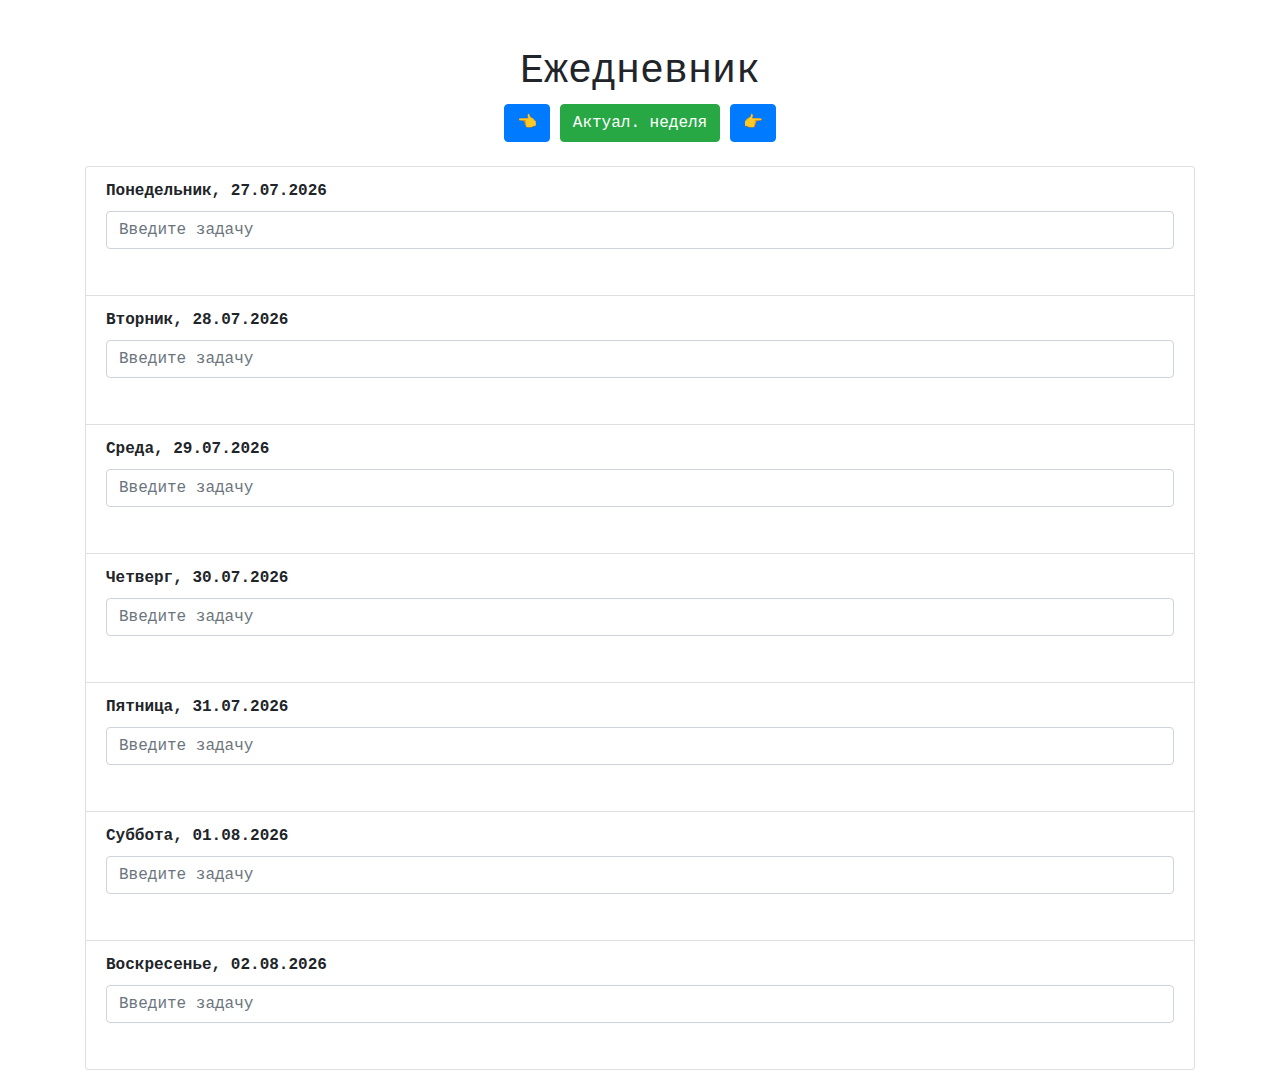
==== index.html @ 32072402 "Add files via upload" ====
<!DOCTYPE html>
<html lang="ru">
<head>
    <meta charset="UTF-8">
    <meta name="viewport" content="width=device-width, initial-scale=1.0">
    <title>Ежедневник</title>
    <link rel="stylesheet" href="https://stackpath.bootstrapcdn.com/bootstrap/4.5.2/css/bootstrap.min.css">
    <link rel="stylesheet" href="styles.css">
    <link rel="apple-touch-icon" sizes="180x180" href="/apple-touch-icon.png">
    <link rel="icon" type="image/png" sizes="32x32" href="/favicon-32x32.png">
    <link rel="icon" type="image/png" sizes="16x16" href="/favicon-16x16.png">
    <link rel="manifest" href="/site.webmanifest">
    <link rel="mask-icon" href="/safari-pinned-tab.svg" color="#5bbad5">
    <meta name="apple-mobile-web-app-title" content="MiniDay">
    <meta name="application-name" content="MiniDay">
    <meta name="msapplication-TileColor" content="#603cba">
    <meta name="theme-color" content="#ffffff">
</head>
<body>
    <div class="container mt-5">
        <h1 class="text-center">Ежедневник</h1>
        <div class="text-center mb-4">
            <button id="prev-week" class="btn btn-primary">👈</button>
            <button id="current-week" class="btn btn-success">Актуал. неделя</button>
            <button id="next-week" class="btn btn-primary">👉</button>
        </div>
        <div id="weekly-tasks" class="list-group">
            <!-- Блоки для дней недели будут добавлены здесь -->
        </div>
    </div>

    <!-- Всплывающее окно для редактирования задачи -->
    <div class="modal fade" id="taskModal" tabindex="-1" role="dialog" aria-labelledby="taskModalLabel" aria-hidden="true">
        <div class="modal-dialog" role="document">
            <div class="modal-content">
                <div class="modal-header">
                    <h5 class="modal-title" id="taskModalLabel">Редактировать задачу</h5>
                    <button type="button" class="close" data-dismiss="modal" aria-label="Close">
                        <span aria-hidden="true">&times;</span>
                    </button>
                </div>
                <div class="modal-body">
                    <input type="hidden" id="task-date">
                    <input type="hidden" id="task-old-text">
                    <div class="form-group">
                        <label for="task-input">Задача</label>
                        <input type="text" class="form-control" id="task-input" placeholder="Введите задачу">
                    </div>
                    <div class="form-group">
                        <label for="task-description">Описание</label>
                        <textarea class="form-control" id="task-description" rows="3" placeholder="Введите описание задачи"></textarea>
                    </div>
                    <div class="form-check">
                        <input type="checkbox" class="form-check-input" id="task-important">
                        <label class="form-check-label" for="task-important">Сделать важной</label>
                    </div>
                </div>
                <div class="modal-footer">
                    <button type="button" class="btn btn-secondary" data-dismiss="modal">Закрыть</button>
                    <button type="button" class="btn btn-danger" id="delete-task">Удалить задачу</button>
                    <button type="button" class="btn btn-primary" id="save-task">Сохранить задачу</button>
                </div>
            </div>
        </div>
    </div>

    <script src="https://code.jquery.com/jquery-3.5.1.slim.min.js"></script>
    <script src="https://cdn.jsdelivr.net/npm/@popperjs/core@2.9.2/dist/umd/popper.min.js"></script>
    <script src="https://stackpath.bootstrapcdn.com/bootstrap/4.5.2/js/bootstrap.min.js"></script>
    <script src="script.js"></script>
</body>
</html>
---- styles.css ----
*{
    box-sizing: border-box;
    font-family: monospace;
}
.list-group-item {
    display: flex;
    flex-direction: column;
    flex-wrap: nowrap;
    justify-content: center;
    box-sizing: border-box;
}

.task-checkbox {
    width: 16px;
    height: 16px;
    margin-right: 10px;
}

.task-list {
    padding-top: 10px;
}

.task-list li {
    display: flex;
    justify-content: space-between;
    align-items: center;
    padding: 10px;
    border-bottom: 1px solid gainsboro;
}
.strikethrough {
    text-decoration: line-through;
    color: gray;
}
.important-task {
    color: crimson; /* Цвет текста для важных задач */
}
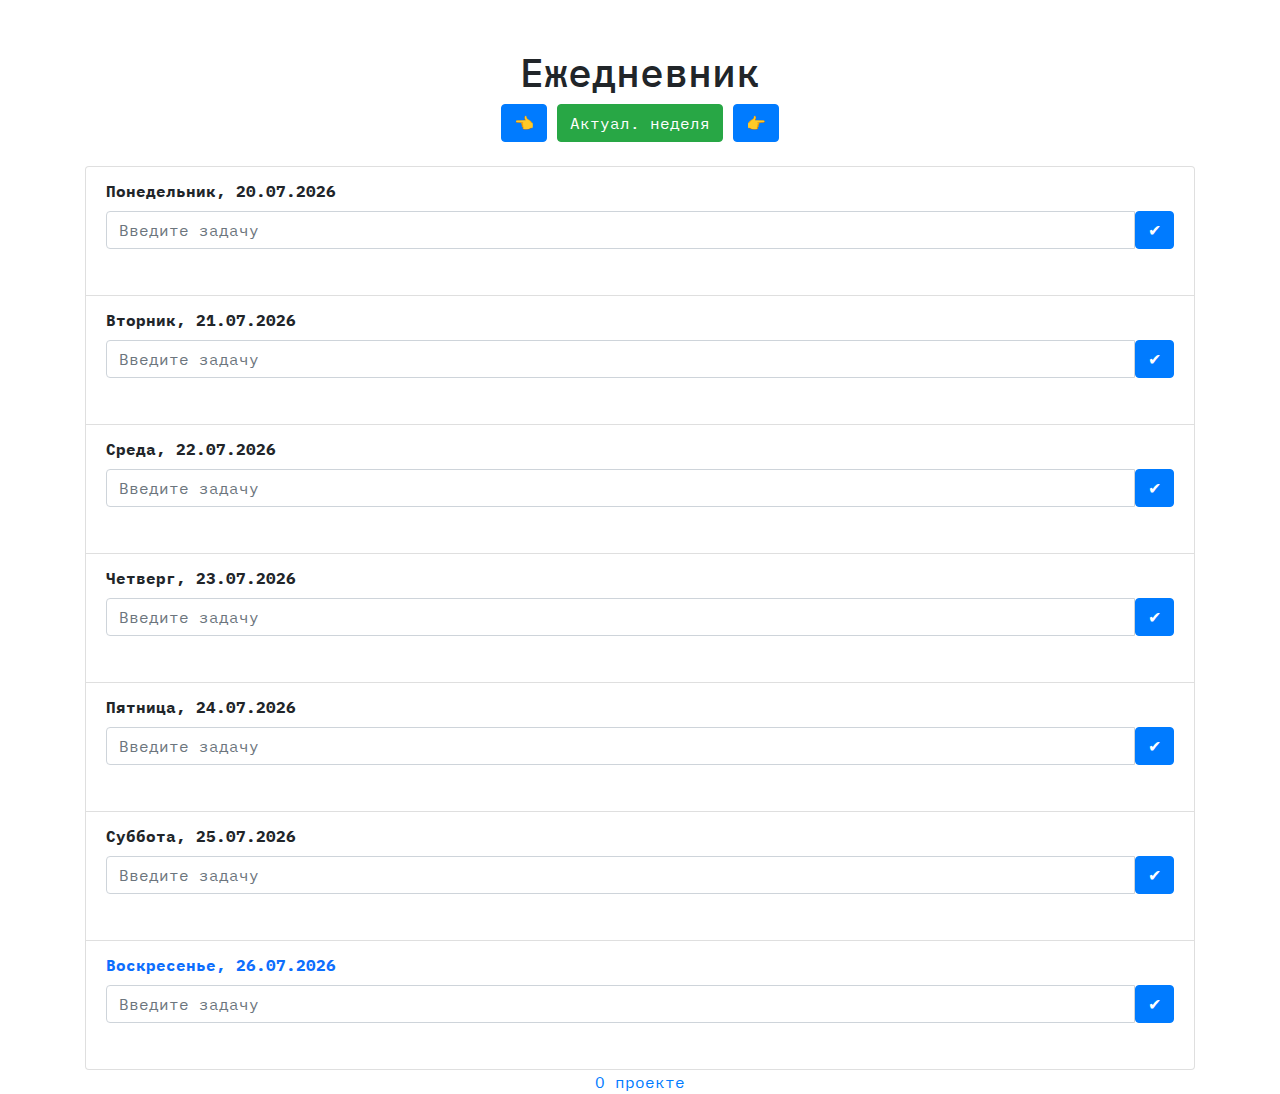
==== commit 210cbe5f: "Update index.html" ====
--- a/index.html
+++ b/index.html
@@ -27,6 +27,7 @@
         <div id="weekly-tasks" class="list-group">
             <!-- Блоки для дней недели будут добавлены здесь -->
         </div>
+        <div class="text-center"><a href="about.html" rel="noopener noreferrer">О проекте</a></div>
     </div>
 
     <!-- Всплывающее окно для редактирования задачи -->
@@ -69,4 +70,4 @@
     <script src="https://stackpath.bootstrapcdn.com/bootstrap/4.5.2/js/bootstrap.min.js"></script>
     <script src="script.js"></script>
 </body>
-</html>+</html>
--- a/styles.css
+++ b/styles.css
@@ -1,6 +1,9 @@
+@import url('https://fonts.googleapis.com/css2?family=IBM+Plex+Mono:ital,wght@0,100;0,200;0,300;0,400;0,500;0,600;0,700;1,100;1,200;1,300;1,400;1,500;1,600;1,700&display=swap');
 *{
     box-sizing: border-box;
-    font-family: monospace;
+    font-family: "IBM Plex Mono", serif;
+    font-weight: 400;
+    font-style: normal;
 }
 .list-group-item {
     display: flex;
@@ -33,4 +36,4 @@
 }
 .important-task {
     color: crimson; /* Цвет текста для важных задач */
-}+}
